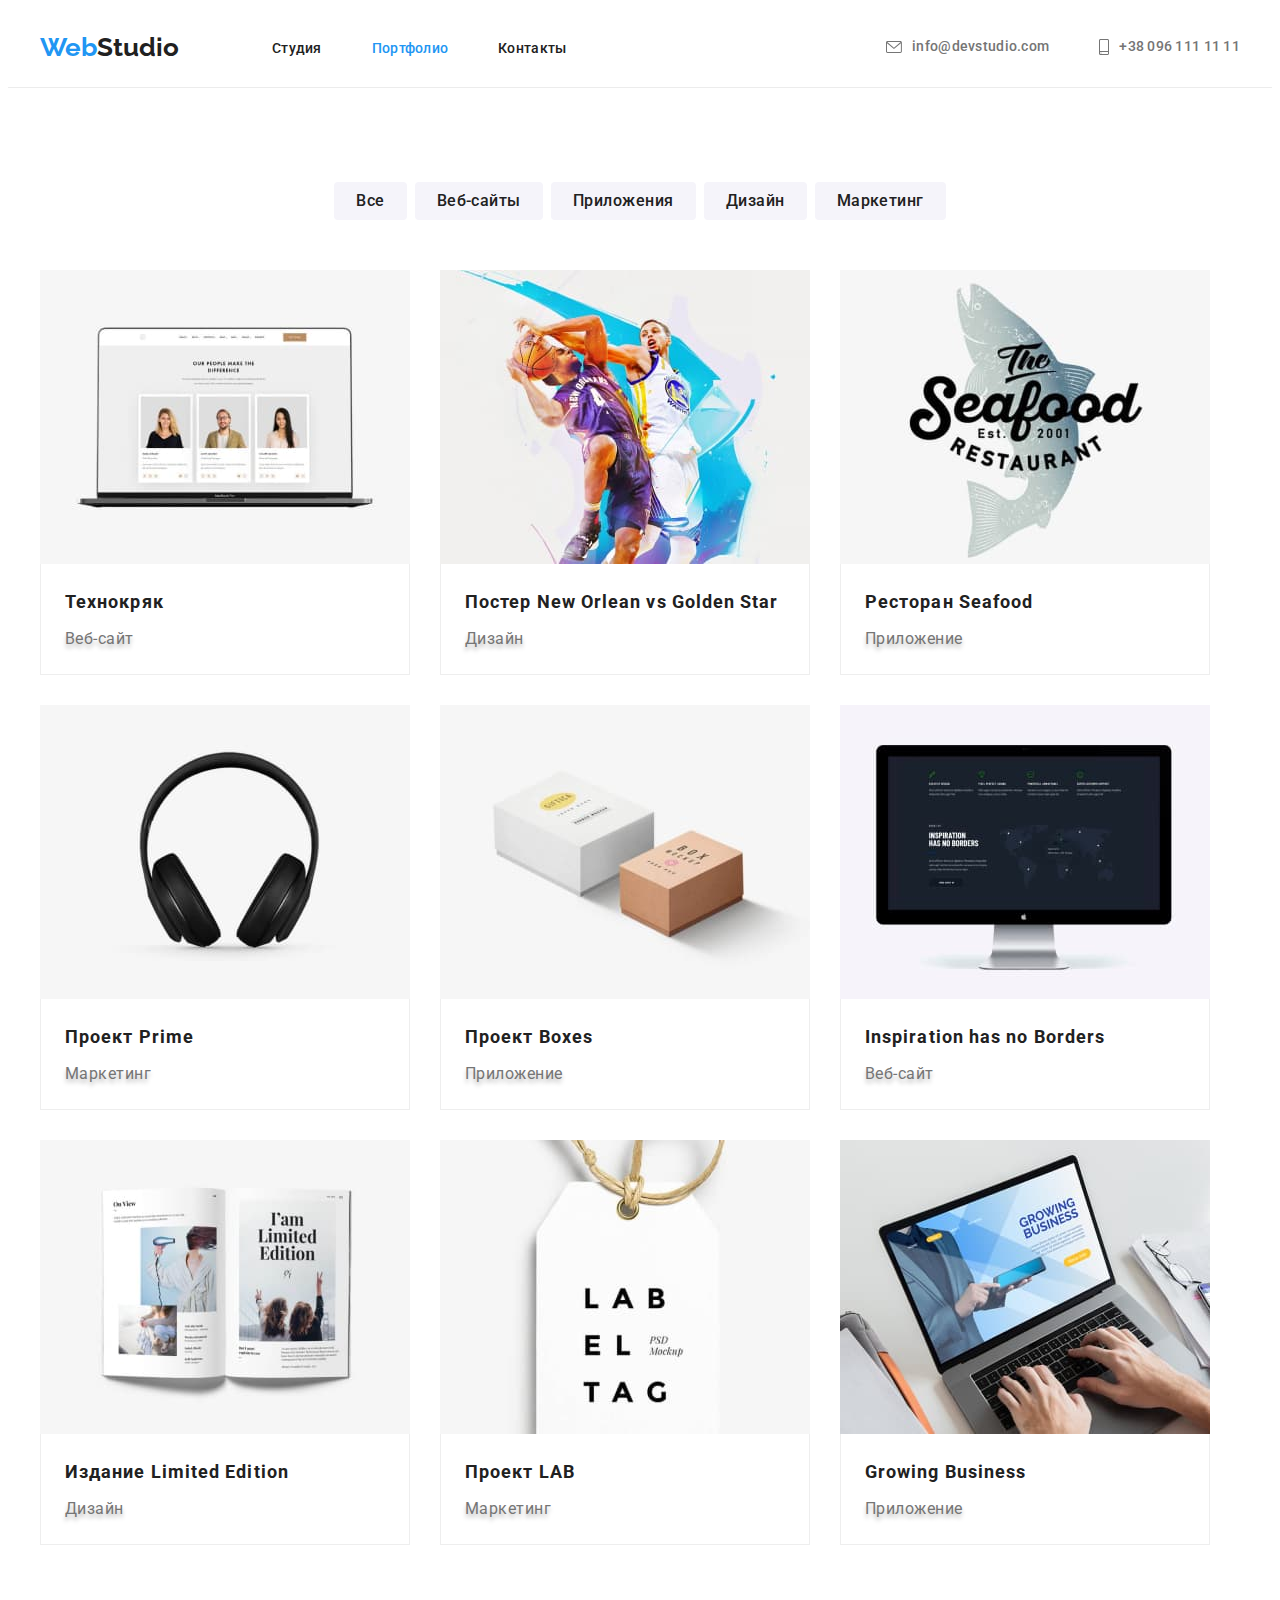
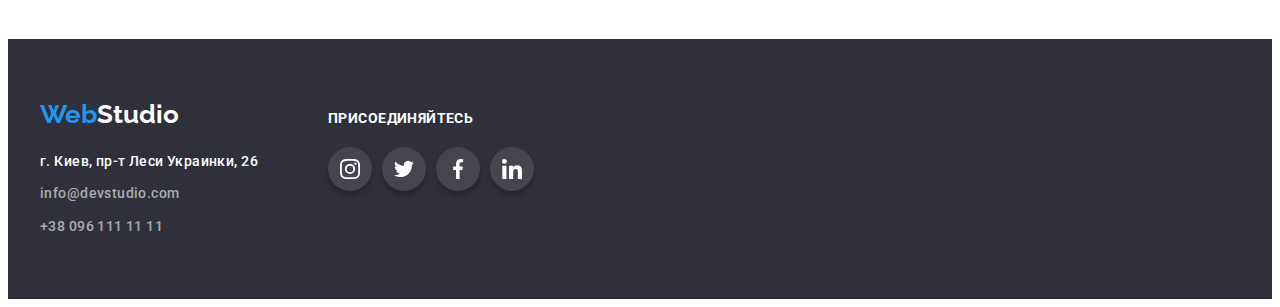
==== porfolio.html @ 04c1d5ff "Добавляет Оверлей и транзишн на елементы при ховере" ====
<!DOCTYPE html>
<html lang="ru">
  <head>
    <meta charset="UTF-8" />
    <meta http-equiv="X-UA-Compatible" content="IE=edge" />
    <meta name="viewport" content="width=device-width, initial-scale=1.0" />
    <title>Home Work 4</title>
    <link rel="preconnect" href="https://fonts.googleapis.com" />
    <link rel="preconnect" href="https://fonts.gstatic.com" crossorigin />
    <link
      href="https://fonts.googleapis.com/css2?family=Raleway:wght@700&family=Roboto:wght@400;500;700;900&display=swap"
      rel="stylesheet"
    />
    <link
      rel="stylesheet"
      href="https://cdnjs.cloudflare.com/ajax/libs/modern-normalize/1.1.0/modern-normalize.min.css"
      integrity="sha512-wpPYUAdjBVSE4KJnH1VR1HeZfpl1ub8YT/NKx4PuQ5NmX2tKuGu6U/JRp5y+Y8XG2tV+wKQpNHVUX03MfMFn9Q=="
      crossorigin="anonymous"
      referrerpolicy="no-referrer"
    />
    <link rel="stylesheet" href="./css/styles.css" />
  </head>
  <body>
    <header class="header">
      <div class="container">
        <div class="flex-container">
          <a href="" class="header-logo"><span class="logo-span">Web</span>Studio</a>
          <nav>
            <ul class="marker-list header-list">
              <li class="item"><a class="nav-link" href="./index.html">Студия</a></li>
              <li class="item"><a class="nav-link current" href="">Портфолио</a></li>
              <li class="item"><a class="nav-link" href="">Контакты</a></li>
            </ul>
          </nav>
          <ul class="marker-list header-list-contact">
            <li class="contact-item">
              <a class="contact-link" href="mailto:info@devstudio.com">
                <svg class="icon-header-mail" width="16" height="12">
                  <use href="./images/symbol-defs.svg#header-icon1"></use></svg
                >info@devstudio.com</a
              >
            </li>
            <li class="contact-item">
              <a class="contact-link" href="tel:+380961111111">
                <svg class="icon-header-mail" width="10" height="16">
                  <use href="./images/symbol-defs.svg#header-icon2"></use>
                </svg>
                +38 096 111 11 11
              </a>
            </li>
          </ul>
        </div>
      </div>
    </header>
    <main>
      <section class="section-portfolio">
        <div class="container">
          <h1 class="visually-hidden">Наши проекты</h1>
          <ul class="marker-list btn-list">
            <li class="item"><button class="button-portfolio" type="button">Все</button></li>
            <li class="item"><button class="button-portfolio" type="button">Веб-сайты</button></li>
            <li class="item"><button class="button-portfolio" type="button">Приложения</button></li>
            <li class="item"><button class="button-portfolio" type="button">Дизайн</button></li>
            <li class="item"><button class="button-portfolio" type="button">Маркетинг</button></li>
          </ul>
          <ul class="marker-list cards-list">
            <li class="item">
              <a href="" class="link-img">
                <div class="img-wrapper">
                  <img src="./images/projects-img1.jpg" alt="Технокряк" width="370" height="294" />
                  <p class="overlay">
                    Технокряк это современная площадка распространения коронавируса. Компании
                    используют эту платформу для цифрового шпионажа и атак на защищённые сервера
                    конкурентов.
                  </p>
                </div>
                <div class="text-card">
                  <h2 class="portfolio-title">Технокряк</h2>
                  <p class="text-services">Веб-сайт</p>
                </div>
              </a>
            </li>

            <li class="item">
              <a href="" class="link-img">
                <div class="img-wrapper">
                  <img
                    src="./images/projects-img2.jpg"
                    alt="Постер New Orlean vs Golden Star"
                    width="370"
                    height="294"
                  />
                  <p class="overlay">
                    Технокряк это современная площадка распространения коронавируса. Компании
                    используют эту платформу для цифрового шпионажа и атак на защищённые сервера
                    конкурентов.
                  </p>
                </div>
                <div class="text-card">
                  <h2 class="portfolio-title">
                    Постер <span lang="en">New Orlean vs Golden Star</span>
                  </h2>
                  <p class="text-services">Дизайн</p>
                </div>
              </a>
            </li>

            <li class="item">
              <a href="" class="link-img">
                <div class="img-wrapper">
                  <img
                    src="./images/projects-img3.jpg"
                    alt="Ресторан Seafood"
                    width="370"
                    height="294"
                  />
                  <p class="overlay">
                    Технокряк это современная площадка распространения коронавируса. Компании
                    используют эту платформу для цифрового шпионажа и атак на защищённые сервера
                    конкурентов.
                  </p>
                </div>
                <div class="text-card">
                  <h2 class="portfolio-title">Ресторан <span lang="en">Seafood</span></h2>
                  <p class="text-services">Приложение</p>
                </div>
              </a>
            </li>

            <li class="item">
              <a href="" class="link-img">
                <div class="img-wrapper">
                  <img
                    src="./images/projects-img4.jpg"
                    alt="Проект Prime"
                    width="370"
                    height="294"
                  />
                  <p class="overlay">
                    Технокряк это современная площадка распространения коронавируса. Компании
                    используют эту платформу для цифрового шпионажа и атак на защищённые сервера
                    конкурентов.
                  </p>
                </div>
                <div class="text-card">
                  <h2 class="portfolio-title">Проект <span lang="en">Prime</span></h2>
                  <p class="text-services">Маркетинг</p>
                </div>
              </a>
            </li>

            <li class="item">
              <a href="" class="link-img">
                <div class="img-wrapper">
                  <img
                    src="./images/projects-img5.jpg"
                    alt="Проект Boxes"
                    width="370"
                    height="294"
                  />
                  <p class="overlay">
                    Технокряк это современная площадка распространения коронавируса. Компании
                    используют эту платформу для цифрового шпионажа и атак на защищённые сервера
                    конкурентов.
                  </p>
                </div>

                <div class="text-card">
                  <h2 class="portfolio-title">Проект <span lang="en">Boxes</span></h2>
                  <p class="text-services">Приложение</p>
                </div>
              </a>
            </li>

            <li class="item">
              <a href="" class="link-img">
                <div class="img-wrapper">
                  <img
                    src="./images/projects-img6.jpg"
                    alt="Inspiration has no Borders"
                    width="370"
                    height="294"
                  />
                  <p class="overlay">
                    Технокряк это современная площадка распространения коронавируса. Компании
                    используют эту платформу для цифрового шпионажа и атак на защищённые сервера
                    конкурентов.
                  </p>
                </div>
                <div class="text-card">
                  <h2 lang="en" class="portfolio-title">Inspiration has no Borders</h2>
                  <p class="text-services">Веб-сайт</p>
                </div>
              </a>
            </li>

            <li class="item">
              <a href="" class="link-img">
                <div class="img-wrapper">
                  <img
                    src="./images/projects-img7.jpg"
                    alt="Издание Limited Edition"
                    width="370"
                    height="294"
                  />
                  <p class="overlay">
                    Технокряк это современная площадка распространения коронавируса. Компании
                    используют эту платформу для цифрового шпионажа и атак на защищённые сервера
                    конкурентов.
                  </p>
                </div>
                <div class="text-card">
                  <h2 class="portfolio-title">Издание <span lang="en">Limited Edition</span></h2>
                  <p class="text-services">Дизайн</p>
                </div>
              </a>
            </li>

            <li class="item">
              <a href="" class="link-img">
                <div class="img-wrapper">
                  <img src="./images/projects-img8.jpg" alt="Проект LAB" width="370" height="294" />
                  <p class="overlay">
                    Технокряк это современная площадка распространения коронавируса. Компании
                    используют эту платформу для цифрового шпионажа и атак на защищённые сервера
                    конкурентов.
                  </p>
                </div>
                <div class="text-card">
                  <h2 class="portfolio-title">Проект LAB</h2>
                  <p class="text-services">Маркетинг</p>
                </div>
              </a>
            </li>

            <li class="item">
              <a href="" class="link-img">
                <div class="img-wrapper">
                  <img
                    src="./images/projects-img9.jpg"
                    alt="Growing Business"
                    width="370"
                    height="294"
                  />
                  <p class="overlay">
                    Технокряк это современная площадка распространения коронавируса. Компании
                    используют эту платформу для цифрового шпионажа и атак на защищённые сервера
                    конкурентов.
                  </p>
                </div>
                <div class="text-card">
                  <h2 class="portfolio-title" lang="en">Growing Business</h2>
                  <p class="text-services">Приложение</p>
                </div>
              </a>
            </li>
          </ul>
        </div>
      </section>
    </main>
    <footer class="footer">
      <div class="container footer-flex-container">
        <div class="link-wrapper">
          <a href="" class="footer-logo"><span class="logo-span">Web</span>Studio</a>
          <address>
            <ul class="marker-list">
              <li class="item">
                <a
                  class="footer-link-contact footer-link-adress"
                  href="https://goo.gl/maps/3jRDSdYq94xRZy5t9"
                  target="_blank"
                  >г. Киев, пр-т Леси Украинки, 26</a
                >
              </li>
              <li class="item">
                <a class="footer-link-contact" href="mailto:info@devstudio.com"
                  >info@devstudio.com</a
                >
              </li>
              <li class="item">
                <a class="footer-link-contact" href="tel:+380961111111">+38 096 111 11 11</a>
              </li>
            </ul>
          </address>
        </div>
        <div class="footer-icon-wrapper">
          <p class="text-footer-icon">присоединяйтесь</p>
          <ul class="list-icon-wrapper">
            <li class="item-footer-icon">
              <a href="" class="footer-link-icon">
                <svg class="icon-social" width="20" height="20">
                  <use href="./images/symbol-defs.svg#instagram-icon"></use>
                </svg>
              </a>
            </li>
            <li class="item-footer-icon">
              <a href="" class="footer-link-icon">
                <svg class="icon-social" width="20" height="20">
                  <use href="./images/symbol-defs.svg#twitter-icon"></use>
                </svg>
              </a>
            </li>
            <li class="item-footer-icon">
              <a href="" class="footer-link-icon">
                <svg class="icon-social" width="20" height="20">
                  <use href="./images/symbol-defs.svg#facebook-icon"></use>
                </svg>
              </a>
            </li>
            <li class="item-footer-icon">
              <a href="" class="footer-link-icon">
                <svg class="icon-social" width="20" height="20">
                  <use href="./images/symbol-defs.svg#linkedin-icon"></use>
                </svg>
              </a>
            </li>
          </ul>
        </div>
      </div>
    </footer>
  </body>
</html>
---- css/styles.css ----
:root {
  --main-color: #757575;

  --dark-color: #212121;

  --secondary-color: #ffffff;

  --footer-link-color: rgba(255, 255, 255, 0.6);

  --hover-color: #2196f3;

  --font-text: 14px;

  --font-weight-main: 500;
}

body {
  font-family: 'Roboto', sans-serif;
  color: var(--main-color);
}

h1,
h2,
h3,
h4,
ul,
p {
  margin: 0;
  padding: 0;
}

img {
  display: block;
}
.marker-list {
  list-style-type: none;
  padding: 0;
}

/* =====HEADER START====== */
.header {
  border-bottom: 1px solid #ececec;
}

.container {
  width: 1200px;
  padding: 0 15px;
  margin: 0 auto;
}

header a {
  padding: 24px 0px;
}
.flex-container {
  display: flex;
  align-items: center;
}

.header-logo {
  font-family: 'Raleway', sans-serif;
  font-size: 26px;
  font-weight: 700;
  line-height: 1.19;
  text-decoration: none;
  color: var(--dark-color);
  margin-right: 93px;

  transition: text-shadow 250ms cubic-bezier(0.4, 0, 0.2, 1);
}

.header-logo:hover,
.header-logo:focus {
  text-shadow: 0px 4px 4px rgba(0, 0, 0, 0.25), 0px 4px 4px rgba(0, 0, 0, 0.25);
}

.logo-span {
  color: var(--hover-color);
}

.header-list {
  display: flex;
}

.header-list > .item:not(:last-child) {
  margin-right: 50px;
}
.marker-list .nav-link {
  font-size: var(--font-text);
  font-weight: var(--font-weight-main);
  line-height: 1.14;
  text-decoration: none;
  color: var(--dark-color);
  letter-spacing: 0.02em;

  transition: color 250ms cubic-bezier(0.4, 0, 0.2, 1);
}

.nav-link:hover,
.nav-link:focus {
  color: var(--hover-color);
}

.marker-list .nav-link.current {
  color: var(--hover-color);
}

.header-list-contact > .contact-item:first-child {
  margin-right: 50px;
}

.header-list-contact {
  display: flex;
  margin-left: auto;
}

.contact-link {
  display: flex;
  justify-content: center;
  align-items: center;
  font-size: var(--font-text);
  font-weight: var(--font-weight-main);
  line-height: 1.14;
  text-decoration: none;
  color: var(--main-color);
  font-style: normal;
  letter-spacing: 0.02em;

  transition: color 250ms cubic-bezier(0.4, 0, 0.2, 1);
}

.contact-link:hover,
.contact-link:focus {
  color: var(--hover-color);
}

.icon-header-mail {
  margin-right: 10px;
  fill: currentColor;
}

/* =====HEADER END====== */

/* =======HERO START====== */
.hero-section {
  margin-right: auto;
  margin-left: auto;
  max-width: 1600px;
  height: 600px;
  padding-bottom: 200px;
  padding-top: 200px;

  text-align: center;
  background-image: linear-gradient(rgba(47, 48, 58, 0.4), rgba(47, 48, 58, 0.4)),
    url(../images/background-img1.jpg);
  background-repeat: no-repeat;
  background-size: cover;
  background-color: #2f303a;
}

.main-title {
  margin-bottom: 30px;

  color: var(--secondary-color);
  font-weight: 900;
  line-height: 1.36;
  font-size: 44px;
  text-transform: uppercase;
  letter-spacing: 0.06em;
  text-align: center;
}

.btn-order-service {
  padding: 10px 32px;
  border: 0px;
  border-radius: 4px;

  font-family: 'Roboto', sans-serif;
  color: var(--secondary-color);
  font-weight: 700;
  font-size: 16px;
  line-height: 1.87;
  letter-spacing: 0.06em;
  background-color: #188ce8;
  box-shadow: 0px 4px 4px rgba(0, 0, 0, 0.15);

  cursor: pointer;
  transition: background-color 250ms cubic-bezier(0.4, 0, 0.2, 1);
}

.btn-order-service:hover,
.btn-order-service:focus {
  background-color: var(--hover-color);
}
/* =======HERO END====== */

/* ======SECTION OPPORTUNITIES START======= */

/* Утилита скрытия текста */
.visually-hidden {
  position: absolute;
  width: 1px;
  height: 1px;
  margin: -1px;
  border: 0;
  padding: 0;
  white-space: nowrap;
  clip-path: inset(100%);
  clip: rect(0 0 0 0);
  overflow: hidden;
}

.section {
  padding: 94px 0;
}

.list-box {
  display: flex;
}

.list-box > .item {
  width: 270px;
}

.list-box .item:not(:last-child) {
  margin-right: 30px;
}

.icon-element {
  display: flex;
  justify-content: center;
  align-items: center;
  width: 270px;
  height: 120px;
  margin-bottom: 30px;
  border-radius: 4px;

  background-color: #f5f4fa;
}
.small-title {
  margin-bottom: 10px;

  line-height: 1.14;
  letter-spacing: 0.03em;
  text-transform: uppercase;
  color: var(--dark-color);
  font-size: var(--font-text);
  font-weight: 700;
}

.text-title {
  font-size: var(--font-text);
  letter-spacing: 0.03em;
  line-height: 1.71;
}

/* ======SECTION OPPORTUNITIES END======= */

/* ======SECTION ABOUT US START======= */
.section-about-us {
  padding-top: 0;
}

.flex-box-img {
  display: flex;
  margin-left: -30px;
  margin-top: -30px;

  flex-basis: calc((100% - 90px) / 4);
}

.flex-box-img .item {
  margin-left: 30px;
  margin-top: 30px;
}

.section-title {
  margin-bottom: 50px;

  text-align: center;
  font-weight: 700;
  font-size: 36px;
  line-height: 1.16;
  letter-spacing: 0.03em;
  color: var(--dark-color);
}

/* ======SECTION ABOUT US END======= */

/* ======SECTION COMMAND START====== */
.section-command {
  background-color: #f5f4fa;
}

.flex-box-pic {
  display: flex;
  flex-basis: calc((100% - 120px) / 4);

  margin-left: -30px;
}

.item-pic {
  margin-left: 30px;

  text-align: center;
  background: #ffffff;
  box-shadow: 0px 1px 3px rgba(0, 0, 0, 0.12), 0px 1px 1px rgba(0, 0, 0, 0.14),
    0px 2px 1px rgba(0, 0, 0, 0.2);
  border-radius: 0px 0px 4px 4px;
}

.text-wrapper {
  padding-bottom: 30px;
  padding-top: 30px;
}

.title-our-command {
  text-shadow: 0px 4px 4px rgba(0, 0, 0, 0.25);
}

.title-staff {
  margin-bottom: 10px;

  color: var(--dark-color);
  font-size: 16px;
  line-height: 1.18;
  letter-spacing: 0.03em;
  font-weight: 500;
}

.text-staff-position {
  margin-bottom: 28px;

  font-size: 16px;
  line-height: 1.18;
  letter-spacing: 0.03em;
}

.icon-wrapper {
  display: flex;
  align-items: center;
  justify-content: center;
}

.link-social-icon {
  display: flex;
  justify-content: center;
  align-items: center;
  width: 44px;
  height: 44px;
  color: #afb1b8;
  cursor: pointer;
  transition: color 250ms cubic-bezier(0.4, 0, 0.2, 1),
    background-color 250ms cubic-bezier(0.4, 0, 0.2, 1),
    border-radius 250ms cubic-bezier(0.4, 0, 0.2, 1);
}

.link-social-icon:hover,
.link-social-icon:focus {
  color: var(--secondary-color);
  background-color: var(--hover-color);
  border-radius: 50%;
}

.link-social-icon:not(:last-child) {
  margin-right: 10px;
}

.icon-social {
  fill: currentColor;
}

/* ======SECTION COMMAND END====== */

/* ======SECTION CLIENTS START====== */
.section-clients {
  padding-top: 93px;
  padding-bottom: 88px;
}

.section-clients li {
  list-style: none;
}

.section-title.title-clients {
  margin-bottom: 57px;
}
.list-icon {
  display: flex;
}
.item-icon:not(:first-child) {
  margin-left: 30px;
}

.link-icon {
  display: block;
}

.link-icon {
  display: flex;
  width: 170px;
  height: 92px;
  justify-content: center;
  align-items: center;
  color: #afb1b8;
  border: 1px solid #afb1b8;
  border-radius: 4px;

  transition: color 250ms cubic-bezier(0.4, 0, 0.2, 1), border 250ms cubic-bezier(0.4, 0, 0.2, 1);
}

.link-icon:hover,
.link-icon:focus {
  color: #2196f3;
  border: 1px solid #2196f3;
}

.icon-clients {
  fill: currentColor;
}

/* ======SECTION CLIENTS END====== */

/* =======PAGE PORTFOLIO START====== */
.section-portfolio {
  padding-top: 94px;
  padding-bottom: 94px;
}

.btn-list {
  display: flex;
  justify-content: center;
  margin-bottom: 50px;
}

.btn-list > .item:not(:last-child) {
  margin-right: 8px;
}

.button-portfolio {
  padding: 6px 22px;
  border: 0;
  border-radius: 4px;

  font-family: 'Roboto', sans-serif;
  font-weight: var(--font-weight-main);
  font-size: 16px;
  line-height: 1.62;
  letter-spacing: 0.03em;
  color: var(--dark-color);
  background: #f5f4fa;

  cursor: pointer;

  transition: color 250ms cubic-bezier(0.4, 0, 0.2, 1),
    background-color 250ms cubic-bezier(0.4, 0, 0.2, 1),
    box-shadow 250ms cubic-bezier(0.4, 0, 0.2, 1);
}

.button-portfolio:hover,
.button-portfolio:focus {
  color: var(--secondary-color);
  background-color: var(--hover-color);
  box-shadow: 0px 3px 1px rgba(0, 0, 0, 0.1), 0px 1px 2px rgba(0, 0, 0, 0.08),
    0px 2px 2px rgba(0, 0, 0, 0.12);
}

.cards-list {
  display: flex;
  flex-wrap: wrap;
  flex-basis: calc((100% - 90px) / 3);
  margin-left: -30px;
  margin-top: -30px;
}

.cards-list > .item {
  margin-left: 30px;
  margin-top: 30px;
  transition: box-shadow 250ms cubic-bezier(0.4, 0, 0.2, 1);
}

.cards-list .item:hover {
  box-shadow: 0px 4px 4px rgba(0, 0, 0, 0.25);
}

.link-img {
  text-decoration: none;
  color: var(--main-color);
}

/* OVERLAY START*/
.img-wrapper {
  position: relative;
  overflow: hidden;
}

.overlay {
  position: absolute;
  top: 0;
  left: 0;
  width: 100%;
  height: 100%;
  overflow: auto;

  padding: 63px 24px;

  color: var(--secondary-color);
  font-size: 18px;
  line-height: 1.55;

  transform: translateY(100%);
  transition: transform 250ms cubic-bezier(0.4, 0, 0.2, 1),
    background 250ms cubic-bezier(0.4, 0, 0.2, 1);
}

.link-img:hover .overlay,
.link-img:focus .overlay {
  transform: translateY(0%);
  background: rgba(33, 150, 243, 0.9);
}

/* OVERLAY END*/
.text-card {
  padding: 20px 24px;

  background: #ffffff;
  border-bottom: 1px solid #eeeeee;
  border-right: 1px solid #eeeeee;
  border-left: 1px solid #eeeeee;
}

.portfolio-title {
  margin-bottom: 4px;

  color: var(--dark-color);
  font-size: 18px;
  line-height: 2;
  letter-spacing: 0.06em;
  font-weight: 700;
}

.text-services {
  font-size: 16px;
  line-height: 1.87;
  letter-spacing: 0.03em;
  text-shadow: 0px 4px 4px rgba(0, 0, 0, 0.25);
}
/* =======PAGE PORTFOLIO END======= */

/* ======FOOTER START====== */
.footer {
  background: #2f303a;
  padding-bottom: 60px;
  padding-top: 60px;
}

.footer-logo {
  display: inline-block;
  margin-bottom: 20px;

  font-family: 'Raleway', sans-serif;
  font-size: 26px;
  font-weight: 700;
  line-height: 1.19;
  text-decoration: none;
  color: var(--secondary-color);

  transition: text-shadow 250ms cubic-bezier(0.4, 0, 0.2, 1);
}

.footer-logo:hover,
.footer-logo:focus {
  text-shadow: 0px 4px 4px rgba(0, 0, 0, 0.25), 0px 4px 4px rgba(0, 0, 0, 0.25);
}

.footer .item:not(:last-child) {
  margin-bottom: 9px;
}
.footer-link-contact {
  font-size: var(--font-text);
  font-weight: var(--font-weight-main);
  line-height: 1.71;
  text-decoration: none;
  color: var(--footer-link-color);
  letter-spacing: 0.03em;
  font-style: normal;

  transition: color 250ms cubic-bezier(0.4, 0, 0.2, 1);
}

.footer-link-contact:hover,
.footer-link-contact:focus {
  color: var(--hover-color);
}

.footer-link-adress {
  color: var(--secondary-color);
}

.list-icon-wrapper li {
  list-style: none;
}
/* STYLES FOR ICON */
.footer-flex-container {
  display: flex;
  align-items: baseline;
}

.link-wrapper {
  margin-right: 70px;
}

.text-footer-icon {
  margin-bottom: 20px;

  font-weight: bold;
  font-size: 14px;
  line-height: 1.14;
  letter-spacing: 0.03em;
  text-transform: uppercase;

  color: #ffffff;
}

.list-icon-wrapper {
  display: flex;
}
.item-footer-icon {
  list-style: none;
}
.item-footer-icon:not(:last-child) {
  margin-right: 10px;
}
.footer-link-icon {
  display: flex;
  align-items: center;
  justify-content: center;
  width: 44px;
  height: 44px;

  color: white;
  background-color: rgba(255, 255, 255, 0.1);
  border-radius: 50%;
  box-shadow: 0px 4px 4px rgba(0, 0, 0, 0.25);
  cursor: pointer;

  transition: background-color 250ms cubic-bezier(0.4, 0, 0.2, 1);
}

.footer-link-icon:hover,
.footer-link-icon:focus {
  background-color: var(--hover-color);
}

/* ======FOOTER END====== */
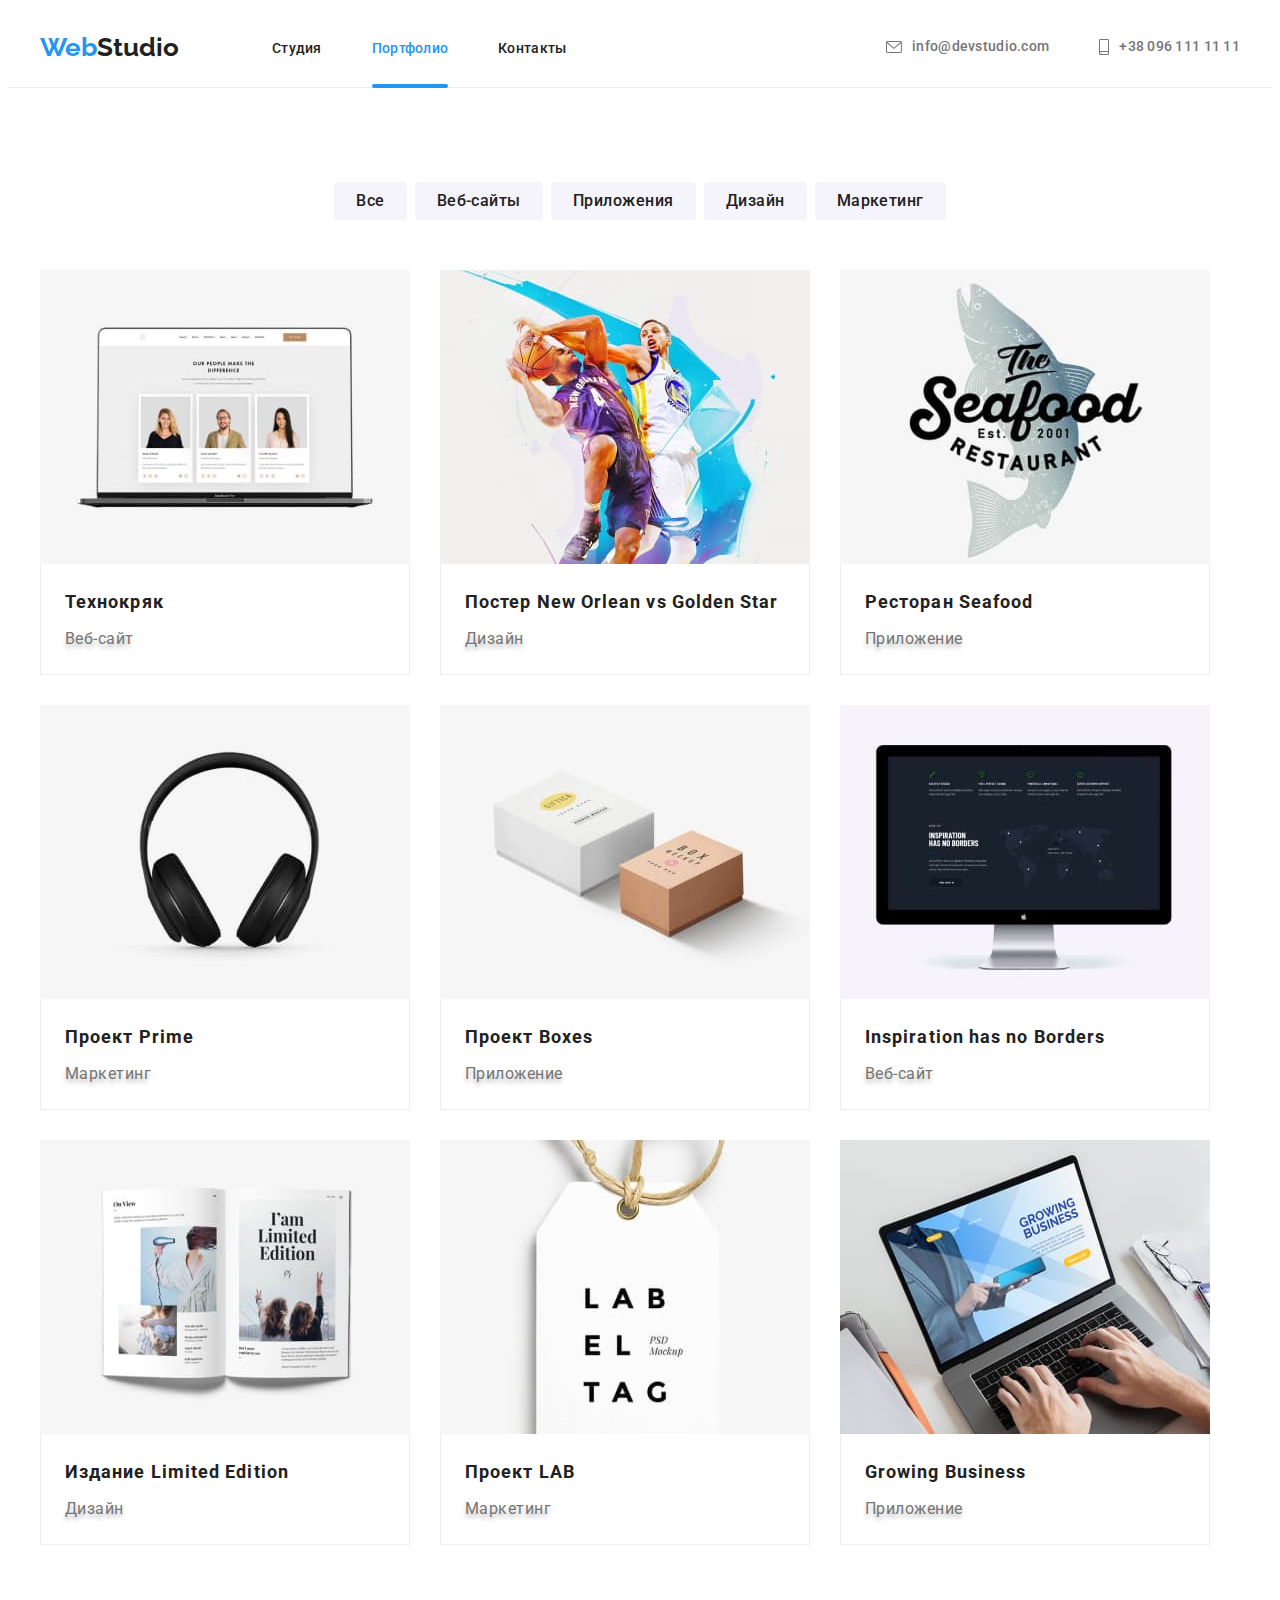
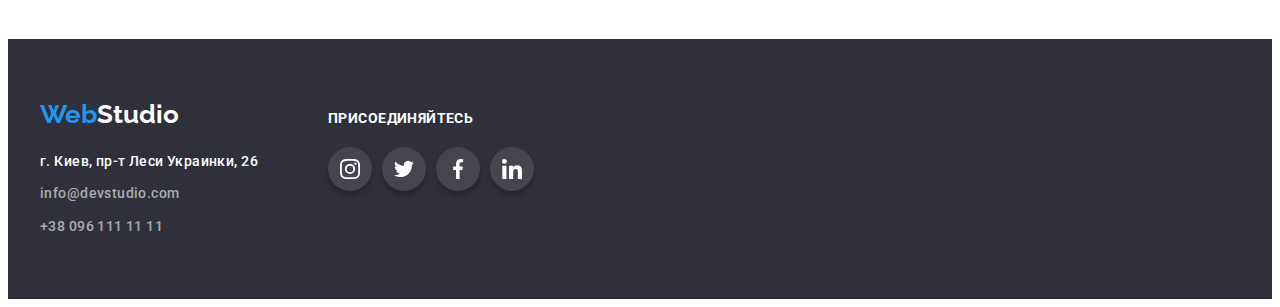
==== commit edff3fac: "Add backdrop and line under current link" ====
--- a/porfolio.html
+++ b/porfolio.html
@@ -4,7 +4,7 @@
     <meta charset="UTF-8" />
     <meta http-equiv="X-UA-Compatible" content="IE=edge" />
     <meta name="viewport" content="width=device-width, initial-scale=1.0" />
-    <title>Home Work 4</title>
+    <title>Home Work 5</title>
     <link rel="preconnect" href="https://fonts.googleapis.com" />
     <link rel="preconnect" href="https://fonts.gstatic.com" crossorigin />
     <link
--- a/css/styles.css
+++ b/css/styles.css
@@ -85,6 +85,9 @@
   margin-right: 50px;
 }
 .marker-list .nav-link {
+  position: relative;
+  padding-bottom: 32px;
+
   font-size: var(--font-text);
   font-weight: var(--font-weight-main);
   line-height: 1.14;
@@ -100,8 +103,22 @@
   color: var(--hover-color);
 }
 
-.marker-list .nav-link.current {
+.marker-list .current {
   color: var(--hover-color);
+}
+
+.marker-list .current::after {
+content: "";
+
+position: absolute;
+bottom: 0;
+width: 100%;
+height: 4px;
+background: #2196F3;
+border-radius: 2px;
+
+display: flex;
+flex-direction: row;
 }
 
 .header-list-contact > .contact-item:first-child {
@@ -273,6 +290,32 @@
   margin-top: 30px;
 }
 
+.box-computer-img {
+position: relative;
+
+}
+
+.text-on-img {
+position: absolute;
+bottom: 0;
+left: 0;
+
+display:flex;
+justify-content: center;
+align-items: center;
+width: 370px;
+height: 70px;
+
+font-weight: 700;
+font-size: 14px;
+line-height: 1.14;
+text-transform: uppercase;
+color: white;
+background: rgba(47, 48, 58, 0.8);
+
+
+}
+
 .section-title {
   margin-bottom: 50px;
 
@@ -490,7 +533,7 @@
 /* OVERLAY START*/
 .img-wrapper {
   position: relative;
-  overflow: hidden;
+  overflow: hidden; 
 }
 
 .overlay {
@@ -652,3 +695,62 @@
 }
 
 /* ======FOOTER END====== */
+
+
+/* BACKDROP START*/
+
+.backdrop {
+position: fixed;
+left: 0;
+top: 0;
+
+width: 100vw;
+height: 100vh;
+
+background: rgba(0, 0, 0, 0.2);
+transition: opacity 250ms cubic-bezier(0.4, 0, 0.2, 1), visibility 250ms cubic-bezier(0.4, 0, 0.2, 1);
+transform: scale(1.3);
+}
+
+.backdrop.is-hidden {
+opacity: 0;
+visibility: hidden;
+pointer-events: 0;
+}
+
+.modal{
+position: absolute;
+top: 50%;
+left: 50%;
+transform: translate(-50%,-50%);
+
+width:528px;
+height: 581px;
+
+background: #FFFFFF;
+box-shadow: 0px 1px 3px rgba(0, 0, 0, 0.12),
+0px 1px 1px rgba(0, 0, 0, 0.14),
+0px 2px 1px rgba(0, 0, 0, 0.2);
+border-radius: 4px;
+}
+
+.btn-modal {
+position: absolute;
+top: 8px;
+right: 8px;
+
+display: flex;
+justify-content: center;
+align-items: center;
+padding: 0;
+
+width: 30px;
+height: 30px;
+border-radius: 50%;
+
+background: #FFFFFF;
+border: 1px solid rgba(0, 0, 0, 0.1);
+cursor: pointer;
+}
+
+/* BACKDROP END*/
